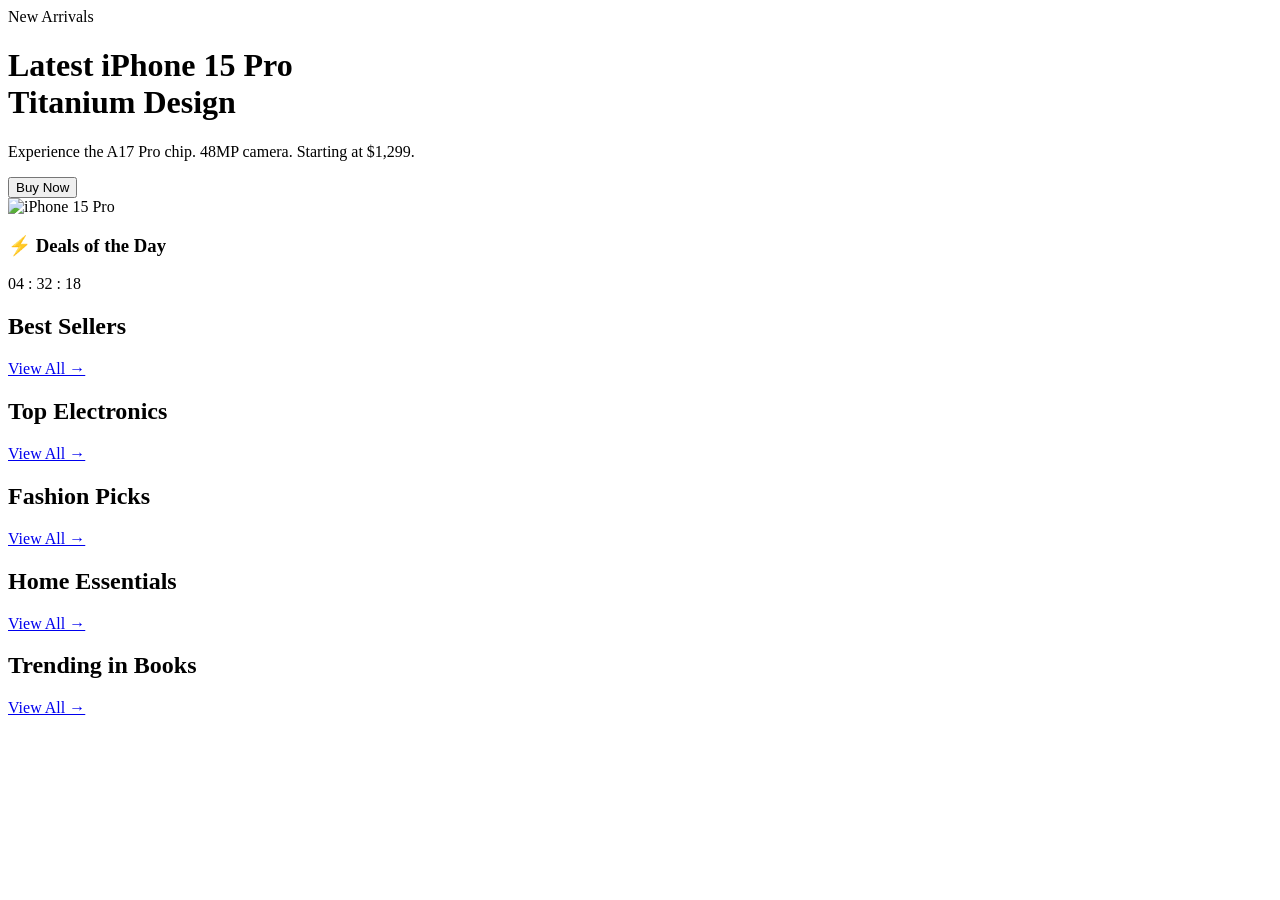
==== index.html @ 4869179a "Add files via upload" ====
<!DOCTYPE html>
<html lang="en">
<head>
<meta charset="UTF-8" />
<meta name="viewport" content="width=device-width, initial-scale=1.0" />
<title>ShopPro - Online Shopping</title>
<link rel="stylesheet" href="css/style.css" />
</head>
<body>
  <nav class="top-nav" id="navbar"></nav>
  <div class="sub-nav" id="subnav"></div>

  <div class="container">
    <!-- Hero Banner -->
    <div class="hero-banner">
      <div class="hero-inner">
        <div class="hero-text">
          <span class="hero-label">New Arrivals</span>
          <h1 class="hero-title">Latest iPhone 15 Pro<br>Titanium Design</h1>
          <p class="hero-subtitle">Experience the A17 Pro chip. 48MP camera. Starting at $1,299.</p>
          <button class="btn btn-secondary btn-lg" onclick="location.href='product.html?id=101'">Buy Now</button>
        </div>
        <div class="hero-img">
          <img src="https://images.unsplash.com/photo-1696446701796-da61225697cc?w=400&h=400&fit=crop" alt="iPhone 15 Pro" />
        </div>
      </div>
    </div>

    <!-- Category Circles -->
    <div class="section-card">
      <div class="section-body">
        <div class="cat-circles" id="categoryCircles"></div>
      </div>
    </div>

    <!-- Deals of the Day -->
    <div class="deal-strip" id="dealStrip">
      <h3>&#9889; Deals of the Day</h3>
      <div class="timer" id="timer">
        <span class="t-box" id="tH">04</span> :
        <span class="t-box" id="tM">32</span> :
        <span class="t-box" id="tS">18</span>
      </div>
    </div>

    <!-- Best Sellers -->
    <div class="section-card">
      <div class="section-header">
        <h2>Best Sellers</h2>
        <a href="search.html?q=" class="view-all">View All &rarr;</a>
      </div>
      <div class="section-body">
        <div class="product-grid" id="bestSellers"></div>
      </div>
    </div>

    <!-- Top Electronics -->
    <div class="section-card">
      <div class="section-header">
        <h2>Top Electronics</h2>
        <a href="category.html?cat=electronics" class="view-all">View All &rarr;</a>
      </div>
      <div class="section-body">
        <div class="product-grid" id="topElectronics"></div>
      </div>
    </div>

    <!-- Fashion Picks -->
    <div class="section-card">
      <div class="section-header">
        <h2>Fashion Picks</h2>
        <a href="category.html?cat=fashion" class="view-all">View All &rarr;</a>
      </div>
      <div class="section-body">
        <div class="product-grid" id="fashionPicks"></div>
      </div>
    </div>

    <!-- Home Essentials -->
    <div class="section-card">
      <div class="section-header">
        <h2>Home Essentials</h2>
        <a href="category.html?cat=home" class="view-all">View All &rarr;</a>
      </div>
      <div class="section-body">
        <div class="product-grid" id="homeEssentials"></div>
      </div>
    </div>

    <!-- Trending in Books -->
    <div class="section-card">
      <div class="section-header">
        <h2>Trending in Books</h2>
        <a href="category.html?cat=books" class="view-all">View All &rarr;</a>
      </div>
      <div class="section-body">
        <div class="product-grid" id="trendingBooks"></div>
      </div>
    </div>
  </div>

  <footer id="footer"></footer>

  <script src="js/products.js"></script>
  <script src="js/common.js"></script>
  <script>
    // Render category circles
    const circles = document.getElementById('categoryCircles');
    circles.innerHTML = CATEGORIES.map(c => `
      <a href="category.html?cat=${c.id}" class="cat-circle">
        <div class="icon-wrap">${c.icon}</div>
        <span>${c.name}</span>
      </a>
    `).join('');

    // Best sellers (top rated)
    const best = [...PRODUCTS].sort((a,b) => b.rating - a.rating).slice(0, 5);
    document.getElementById('bestSellers').innerHTML = best.map(renderProductCard).join('');

    // Top Electronics
    const electronics = PRODUCTS.filter(p => p.category === 'Electronics').slice(0, 5);
    document.getElementById('topElectronics').innerHTML = electronics.map(renderProductCard).join('');

    // Fashion Picks
    const fashion = PRODUCTS.filter(p => p.category === 'Fashion').slice(0, 5);
    document.getElementById('fashionPicks').innerHTML = fashion.map(renderProductCard).join('');

    // Home Essentials
    const home = PRODUCTS.filter(p => p.category === 'Home').slice(0, 5);
    document.getElementById('homeEssentials').innerHTML = home.map(renderProductCard).join('');

    // Trending Books
    const books = PRODUCTS.filter(p => p.category === 'Books').slice(0, 5);
    document.getElementById('trendingBooks').innerHTML = books.map(renderProductCard).join('');

    // Timer countdown
    function updateTimer() {
      const h = document.getElementById('tH'), m = document.getElementById('tM'), s = document.getElementById('tS');
      if (!h) return;
      let hh = parseInt(h.textContent), mm = parseInt(m.textContent), ss = parseInt(s.textContent);
      if (ss > 0) ss--; else { ss = 59; if (mm > 0) mm--; else { mm = 59; if (hh > 0) hh--; else hh = 5; } }
      h.textContent = String(hh).padStart(2,'0');
      m.textContent = String(mm).padStart(2,'0');
      s.textContent = String(ss).padStart(2,'0');
    }
    setInterval(updateTimer, 1000);
  </script>
</body>
</html>
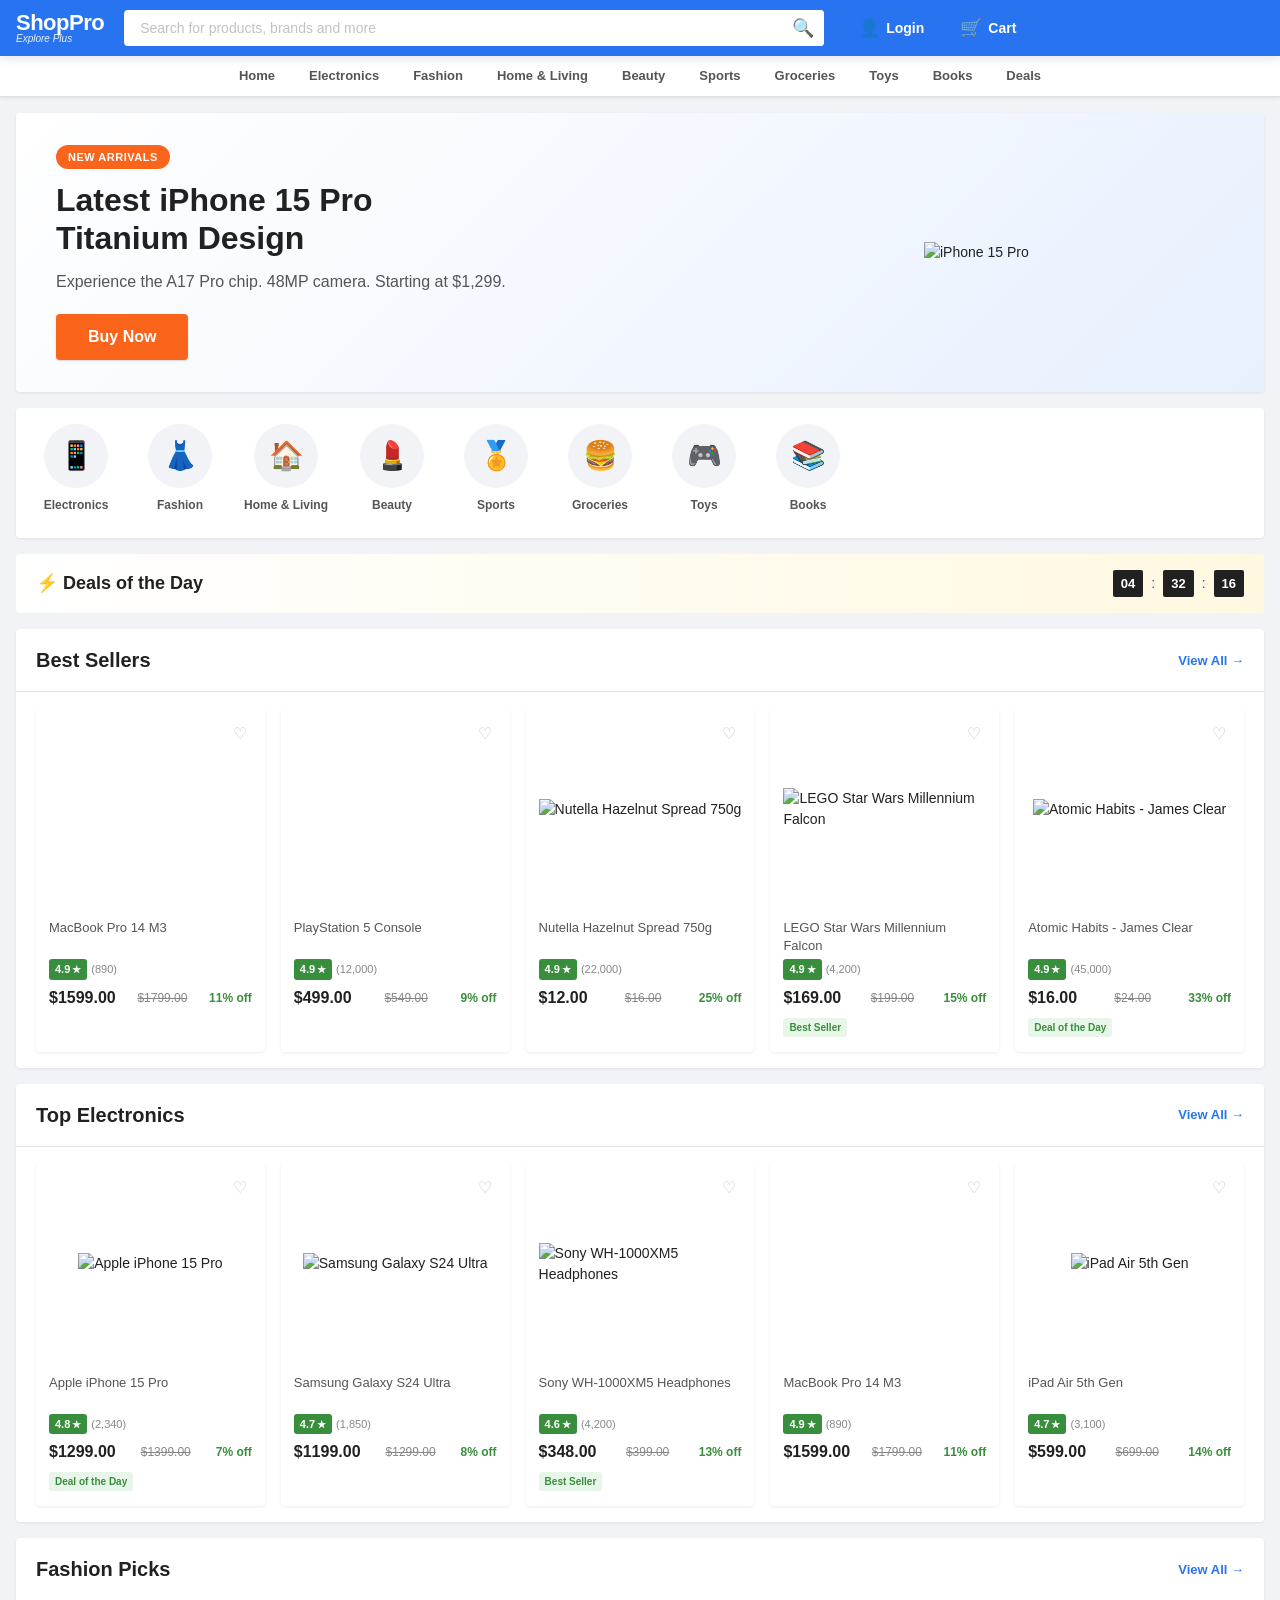
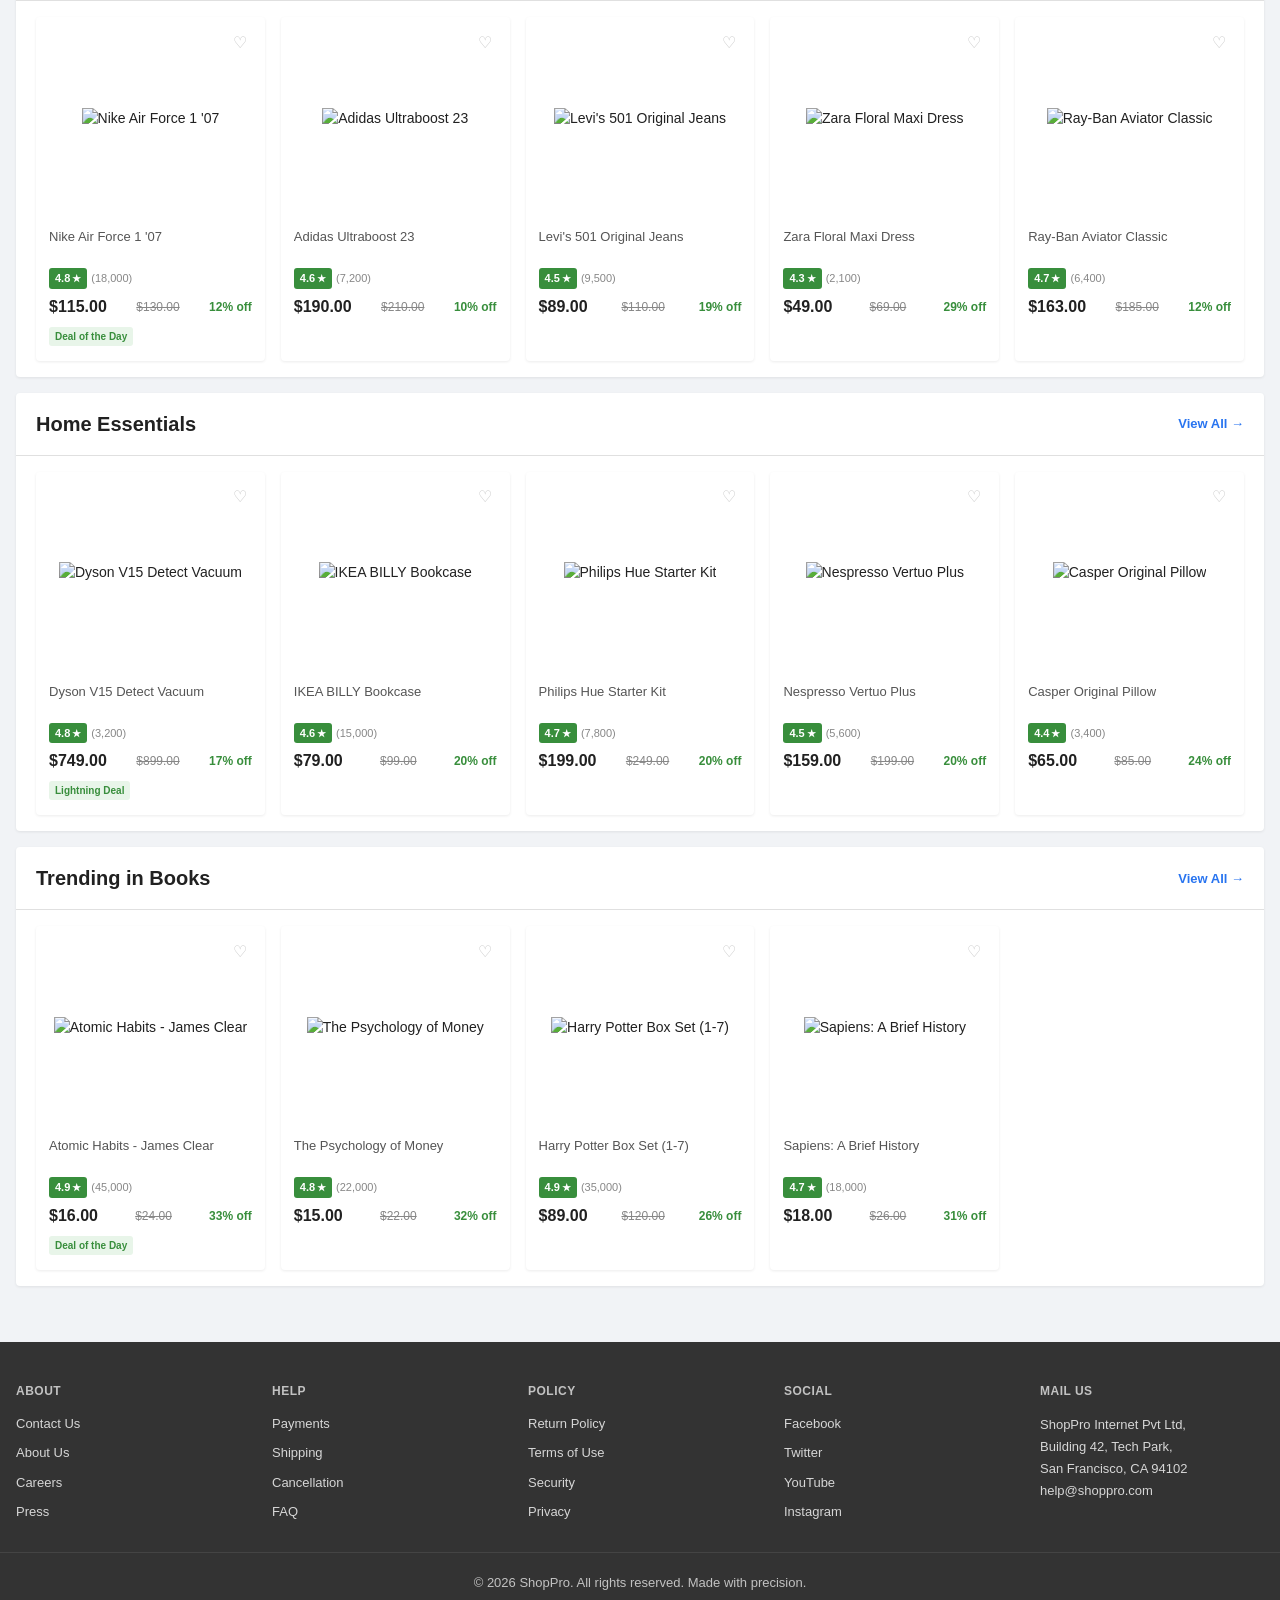
==== commit 1283f239: "Update index.html" ====
--- a/index.html
+++ b/index.html
@@ -145,5 +145,6 @@
     }
     setInterval(updateTimer, 1000);
   </script>
+  <script type="module" src="js/firebase.js"></script>
 </body>
 </html>
--- a/css/style.css
+++ b/css/style.css
@@ -0,0 +1,1655 @@
+/* ==========================================
+   E-COMMERCE PRO - Amazon/Flipkart Style
+   ========================================== */
+
+:root {
+  --primary: #2874f0;
+  --primary-dark: #1a5fd1;
+  --secondary: #fb641b;
+  --secondary-dark: #e85a13;
+  --accent: #ff9f00;
+  --dark: #212121;
+  --dark-2: #333;
+  --gray-1: #f1f3f6;
+  --gray-2: #e0e0e0;
+  --gray-3: #c2c2c2;
+  --gray-4: #878787;
+  --text: #212121;
+  --text-2: #555;
+  --text-3: #878787;
+  --white: #fff;
+  --green: #388e3c;
+  --red: #e53935;
+  --yellow: #ff9f00;
+  --star: #ffc107;
+  --shadow-sm: 0 1px 3px rgba(0,0,0,0.08);
+  --shadow: 0 2px 10px rgba(0,0,0,0.12);
+  --shadow-lg: 0 4px 20px rgba(0,0,0,0.15);
+  --radius: 4px;
+  --radius-sm: 2px;
+}
+
+* { margin: 0; padding: 0; box-sizing: border-box; }
+
+html { scroll-behavior: smooth; }
+
+body {
+  font-family: -apple-system, BlinkMacSystemFont, 'Segoe UI', Roboto, 'Helvetica Neue', Arial, sans-serif;
+  background: var(--gray-1);
+  color: var(--text);
+  font-size: 14px;
+  line-height: 1.5;
+  min-height: 100vh;
+}
+
+a { text-decoration: none; color: inherit; transition: color 0.2s; }
+button { font-family: inherit; cursor: pointer; border: none; outline: none; transition: all 0.2s; }
+img { max-width: 100%; display: block; }
+ul { list-style: none; }
+
+/* ==========================================
+   SCROLLBAR
+   ========================================== */
+::-webkit-scrollbar { width: 8px; }
+::-webkit-scrollbar-track { background: var(--gray-1); }
+::-webkit-scrollbar-thumb { background: var(--gray-3); border-radius: 4px; }
+::-webkit-scrollbar-thumb:hover { background: var(--gray-4); }
+
+/* ==========================================
+   HEADER / NAVBAR
+   ========================================== */
+
+.top-nav {
+  background: var(--primary);
+  padding: 0 16px;
+  position: sticky;
+  top: 0;
+  z-index: 1000;
+  box-shadow: var(--shadow);
+}
+
+.nav-inner {
+  max-width: 1400px;
+  margin: 0 auto;
+  display: flex;
+  align-items: center;
+  gap: 20px;
+  height: 56px;
+}
+
+.logo-area {
+  display: flex;
+  align-items: center;
+  gap: 6px;
+  color: var(--white);
+  flex-shrink: 0;
+}
+
+.logo-area .logo-text {
+  font-size: 22px;
+  font-weight: 700;
+  letter-spacing: -0.5px;
+  line-height: 1;
+}
+
+.logo-area .logo-tag {
+  font-size: 10px;
+  font-style: italic;
+  font-weight: 400;
+  opacity: 0.9;
+  line-height: 1;
+}
+
+.logo-area .logo-tag a { color: #ffe500; font-weight: 600; }
+
+/* Search */
+.search-bar {
+  flex: 1;
+  max-width: 700px;
+  position: relative;
+}
+
+.search-bar input {
+  width: 100%;
+  padding: 10px 42px 10px 16px;
+  border: none;
+  border-radius: var(--radius);
+  font-size: 14px;
+  outline: none;
+  background: var(--white);
+  color: var(--text);
+}
+
+.search-bar input::placeholder { color: var(--gray-3); }
+
+.search-bar .search-btn {
+  position: absolute;
+  right: 0;
+  top: 0;
+  height: 100%;
+  width: 42px;
+  background: var(--white);
+  border: none;
+  border-radius: 0 var(--radius) var(--radius) 0;
+  cursor: pointer;
+  color: var(--primary);
+  font-size: 18px;
+  display: flex;
+  align-items: center;
+  justify-content: center;
+}
+
+.search-bar .search-btn:hover { color: var(--primary-dark); }
+
+/* Search dropdown */
+.search-dropdown {
+  position: absolute;
+  top: calc(100% + 4px);
+  left: 0;
+  right: 0;
+  background: var(--white);
+  border-radius: var(--radius);
+  box-shadow: var(--shadow-lg);
+  display: none;
+  max-height: 320px;
+  overflow-y: auto;
+  z-index: 1001;
+}
+
+.search-dropdown.show { display: block; }
+
+.search-dropdown-item {
+  padding: 10px 16px;
+  cursor: pointer;
+  display: flex;
+  align-items: center;
+  gap: 12px;
+  border-bottom: 1px solid var(--gray-2);
+}
+
+.search-dropdown-item:hover { background: var(--gray-1); }
+
+.search-dropdown-item img {
+  width: 36px;
+  height: 36px;
+  object-fit: contain;
+  border-radius: var(--radius-sm);
+}
+
+.search-dropdown-item span { font-size: 13px; color: var(--text-2); }
+
+/* Nav Right */
+.nav-right {
+  display: flex;
+  align-items: center;
+  gap: 8px;
+  flex-shrink: 0;
+}
+
+.nav-btn {
+  display: flex;
+  align-items: center;
+  gap: 6px;
+  color: var(--white);
+  padding: 8px 14px;
+  border-radius: var(--radius);
+  font-size: 14px;
+  font-weight: 600;
+  background: transparent;
+  position: relative;
+  white-space: nowrap;
+}
+
+.nav-btn:hover { background: rgba(255,255,255,0.15); }
+
+.nav-btn .icon { font-size: 18px; }
+
+.nav-btn .badge {
+  position: absolute;
+  top: 2px;
+  right: 2px;
+  background: var(--secondary);
+  color: var(--white);
+  font-size: 10px;
+  font-weight: 700;
+  width: 18px;
+  height: 18px;
+  border-radius: 50%;
+  display: flex;
+  align-items: center;
+  justify-content: center;
+}
+
+/* User Dropdown */
+.user-dropdown {
+  position: relative;
+}
+
+.user-menu {
+  position: absolute;
+  top: calc(100% + 8px);
+  right: 0;
+  background: var(--white);
+  border-radius: var(--radius);
+  box-shadow: var(--shadow-lg);
+  min-width: 200px;
+  display: none;
+  z-index: 1001;
+  overflow: hidden;
+}
+
+.user-menu.show { display: block; }
+
+.user-menu .menu-header {
+  padding: 12px 16px;
+  background: var(--gray-1);
+  border-bottom: 1px solid var(--gray-2);
+  font-weight: 600;
+  font-size: 13px;
+}
+
+.user-menu a {
+  display: block;
+  padding: 10px 16px;
+  font-size: 13px;
+  color: var(--text-2);
+  border-bottom: 1px solid var(--gray-2);
+}
+
+.user-menu a:hover { background: var(--gray-1); color: var(--primary); }
+
+.user-menu a:last-child { border-bottom: none; }
+
+/* Sub-nav categories */
+.sub-nav {
+  background: var(--white);
+  border-bottom: 1px solid var(--gray-2);
+  box-shadow: var(--shadow-sm);
+  position: sticky;
+  top: 56px;
+  z-index: 999;
+}
+
+.sub-nav-inner {
+  max-width: 1400px;
+  margin: 0 auto;
+  display: flex;
+  align-items: center;
+  justify-content: center;
+  gap: 2px;
+  padding: 0 16px;
+  overflow-x: auto;
+}
+
+.cat-link {
+  padding: 10px 16px;
+  font-size: 13px;
+  font-weight: 600;
+  color: var(--text-2);
+  white-space: nowrap;
+  cursor: pointer;
+  transition: all 0.2s;
+}
+
+.cat-link:hover, .cat-link.active {
+  color: var(--primary);
+  border-bottom: 2px solid var(--primary);
+}
+
+/* ==========================================
+   BUTTONS
+   ========================================== */
+
+.btn {
+  padding: 10px 24px;
+  border-radius: var(--radius);
+  font-size: 14px;
+  font-weight: 600;
+  cursor: pointer;
+  display: inline-flex;
+  align-items: center;
+  justify-content: center;
+  gap: 6px;
+  transition: all 0.2s;
+}
+
+.btn-primary {
+  background: var(--primary);
+  color: var(--white);
+  box-shadow: 0 1px 2px rgba(0,0,0,0.15);
+}
+
+.btn-primary:hover { background: var(--primary-dark); }
+
+.btn-secondary {
+  background: var(--secondary);
+  color: var(--white);
+  box-shadow: 0 1px 2px rgba(0,0,0,0.15);
+}
+
+.btn-secondary:hover { background: var(--secondary-dark); }
+
+.btn-accent {
+  background: var(--accent);
+  color: var(--white);
+}
+
+.btn-accent:hover { background: #e68900; }
+
+.btn-outline {
+  background: transparent;
+  border: 1px solid var(--gray-3);
+  color: var(--text-2);
+}
+
+.btn-outline:hover { border-color: var(--primary); color: var(--primary); }
+
+.btn-sm { padding: 6px 14px; font-size: 12px; }
+
+.btn-lg { padding: 14px 32px; font-size: 16px; }
+
+.btn-block { width: 100%; }
+
+.btn:disabled { opacity: 0.5; cursor: not-allowed; }
+
+/* ==========================================
+   CONTAINER
+   ========================================== */
+
+.container {
+  max-width: 1400px;
+  margin: 0 auto;
+  padding: 16px;
+}
+
+.page-title {
+  font-size: 24px;
+  font-weight: 700;
+  margin-bottom: 16px;
+  color: var(--text);
+}
+
+.page-subtitle {
+  font-size: 14px;
+  color: var(--text-3);
+  margin-bottom: 20px;
+}
+
+/* ==========================================
+   CARDS / PRODUCTS
+   ========================================== */
+
+.product-grid {
+  display: grid;
+  grid-template-columns: repeat(auto-fill, minmax(200px, 1fr));
+  gap: 16px;
+}
+
+@media (max-width: 640px) {
+  .product-grid { grid-template-columns: repeat(2, 1fr); gap: 10px; }
+}
+
+.product-card {
+  background: var(--white);
+  border-radius: var(--radius);
+  overflow: hidden;
+  box-shadow: var(--shadow-sm);
+  transition: all 0.2s;
+  cursor: pointer;
+  position: relative;
+  border: 1px solid transparent;
+}
+
+.product-card:hover {
+  box-shadow: var(--shadow-lg);
+  border-color: var(--gray-2);
+  transform: translateY(-2px);
+}
+
+.product-card .wishlist-btn {
+  position: absolute;
+  top: 8px;
+  right: 8px;
+  background: rgba(255,255,255,0.9);
+  border: none;
+  width: 32px;
+  height: 32px;
+  border-radius: 50%;
+  display: flex;
+  align-items: center;
+  justify-content: center;
+  font-size: 16px;
+  cursor: pointer;
+  z-index: 2;
+  color: var(--gray-3);
+  transition: all 0.2s;
+}
+
+.product-card .wishlist-btn:hover, .product-card .wishlist-btn.active {
+  color: var(--red);
+  background: rgba(255,255,255,1);
+}
+
+.product-card .wishlist-btn.active {
+  background: rgba(255,255,255,1);
+}
+
+.product-card .img-wrap {
+  height: 200px;
+  display: flex;
+  align-items: center;
+  justify-content: center;
+  padding: 12px;
+  background: var(--white);
+}
+
+.product-card .img-wrap img {
+  max-height: 100%;
+  max-width: 100%;
+  object-fit: contain;
+  transition: transform 0.3s;
+}
+
+.product-card:hover .img-wrap img { transform: scale(1.03); }
+
+.product-card .info {
+  padding: 10px 12px 14px;
+}
+
+.product-card .name {
+  font-size: 13px;
+  color: var(--text-2);
+  line-height: 1.4;
+  height: 36px;
+  overflow: hidden;
+  display: -webkit-box;
+  -webkit-line-clamp: 2;
+  -webkit-box-orient: vertical;
+  margin-bottom: 4px;
+}
+
+.product-card .rating {
+  display: flex;
+  align-items: center;
+  gap: 4px;
+  margin-bottom: 6px;
+}
+
+.product-card .rating .stars {
+  display: flex;
+  align-items: center;
+  background: var(--green);
+  color: var(--white);
+  padding: 2px 6px;
+  border-radius: 3px;
+  font-size: 11px;
+  font-weight: 600;
+  gap: 2px;
+}
+
+.product-card .rating .stars .star-icon { font-size: 10px; }
+
+.product-card .rating .reviews {
+  font-size: 11px;
+  color: var(--text-3);
+}
+
+.product-card .price-row {
+  display: flex;
+  align-items: center;
+  gap: 8px;
+  margin-bottom: 4px;
+}
+
+.product-card .price {
+  font-size: 16px;
+  font-weight: 700;
+  color: var(--text);
+}
+
+.product-card .mrp {
+  font-size: 12px;
+  color: var(--text-3);
+  text-decoration: line-through;
+}
+
+.product-card .discount {
+  font-size: 12px;
+  color: var(--green);
+  font-weight: 600;
+}
+
+.product-card .tag {
+  display: inline-block;
+  font-size: 10px;
+  font-weight: 700;
+  color: var(--green);
+  background: #e8f5e9;
+  padding: 2px 6px;
+  border-radius: 3px;
+  margin-top: 4px;
+}
+
+/* Horizontal Card (for cart/wishlist) */
+
+.product-card-h {
+  display: flex;
+  gap: 16px;
+  background: var(--white);
+  padding: 16px;
+  border-radius: var(--radius);
+  box-shadow: var(--shadow-sm);
+  border-bottom: 1px solid var(--gray-2);
+  position: relative;
+}
+
+.product-card-h .img-wrap {
+  width: 120px;
+  height: 120px;
+  flex-shrink: 0;
+  display: flex;
+  align-items: center;
+  justify-content: center;
+}
+
+.product-card-h .img-wrap img { max-height: 100%; max-width: 100%; object-fit: contain; }
+
+.product-card-h .details { flex: 1; }
+
+.product-card-h .name {
+  font-size: 15px;
+  font-weight: 600;
+  color: var(--text);
+  margin-bottom: 4px;
+}
+
+.product-card-h .variant {
+  font-size: 12px;
+  color: var(--text-3);
+  margin-bottom: 8px;
+}
+
+.product-card-h .price-row {
+  display: flex;
+  align-items: center;
+  gap: 10px;
+  margin-bottom: 8px;
+}
+
+.product-card-h .price { font-size: 18px; font-weight: 700; }
+.product-card-h .mrp { font-size: 14px; color: var(--text-3); text-decoration: line-through; }
+.product-card-h .discount { font-size: 14px; color: var(--green); font-weight: 600; }
+
+.product-card-h .actions { display: flex; align-items: center; gap: 12px; margin-top: 10px; }
+
+.qty-control {
+  display: flex;
+  align-items: center;
+  border: 1px solid var(--gray-2);
+  border-radius: var(--radius);
+  overflow: hidden;
+}
+
+.qty-control button {
+  width: 32px;
+  height: 32px;
+  background: var(--white);
+  border: none;
+  font-size: 18px;
+  color: var(--text-2);
+  cursor: pointer;
+}
+
+.qty-control button:hover { background: var(--gray-1); }
+
+.qty-control button:disabled { opacity: 0.3; cursor: not-allowed; }
+
+.qty-control span {
+  width: 36px;
+  text-align: center;
+  font-weight: 600;
+  font-size: 14px;
+  border-left: 1px solid var(--gray-2);
+  border-right: 1px solid var(--gray-2);
+  line-height: 32px;
+}
+
+/* ==========================================
+   HERO / BANNER
+   ========================================== */
+
+.hero-banner {
+  background: linear-gradient(135deg, #fff 0%, #e8f0fe 100%);
+  border-radius: var(--radius);
+  overflow: hidden;
+  margin-bottom: 16px;
+  box-shadow: var(--shadow-sm);
+  position: relative;
+}
+
+.hero-banner .hero-inner {
+  display: flex;
+  align-items: center;
+  padding: 32px 40px;
+  gap: 40px;
+}
+
+.hero-banner .hero-text { flex: 1; }
+
+.hero-banner .hero-label {
+  display: inline-block;
+  background: var(--secondary);
+  color: var(--white);
+  padding: 4px 12px;
+  border-radius: 20px;
+  font-size: 11px;
+  font-weight: 700;
+  text-transform: uppercase;
+  letter-spacing: 0.5px;
+  margin-bottom: 12px;
+}
+
+.hero-banner .hero-title {
+  font-size: 32px;
+  font-weight: 800;
+  line-height: 1.2;
+  margin-bottom: 12px;
+  color: var(--text);
+}
+
+.hero-banner .hero-subtitle {
+  font-size: 16px;
+  color: var(--text-2);
+  margin-bottom: 20px;
+}
+
+.hero-banner .hero-img {
+  width: 300px;
+  flex-shrink: 0;
+}
+
+.hero-banner .hero-img img { width: 100%; height: auto; }
+
+@media (max-width: 768px) {
+  .hero-banner .hero-inner { flex-direction: column; padding: 20px; text-align: center; }
+  .hero-banner .hero-img { width: 200px; }
+  .hero-banner .hero-title { font-size: 22px; }
+}
+
+/* ==========================================
+   SECTION CARDS (Category / Deals Rows)
+   ========================================== */
+
+.section-card {
+  background: var(--white);
+  border-radius: var(--radius);
+  box-shadow: var(--shadow-sm);
+  margin-bottom: 16px;
+  overflow: hidden;
+}
+
+.section-header {
+  display: flex;
+  align-items: center;
+  justify-content: space-between;
+  padding: 16px 20px;
+  border-bottom: 1px solid var(--gray-2);
+}
+
+.section-header h2 {
+  font-size: 20px;
+  font-weight: 700;
+  color: var(--text);
+}
+
+.section-header .view-all {
+  font-size: 13px;
+  font-weight: 600;
+  color: var(--primary);
+  display: flex;
+  align-items: center;
+  gap: 4px;
+}
+
+.section-header .view-all:hover { text-decoration: underline; }
+
+.section-body {
+  padding: 16px 20px;
+}
+
+/* Category circle icons */
+
+.cat-circles {
+  display: flex;
+  gap: 24px;
+  overflow-x: auto;
+  padding-bottom: 8px;
+}
+
+.cat-circle {
+  display: flex;
+  flex-direction: column;
+  align-items: center;
+  gap: 8px;
+  cursor: pointer;
+  flex-shrink: 0;
+  min-width: 80px;
+}
+
+.cat-circle .icon-wrap {
+  width: 64px;
+  height: 64px;
+  border-radius: 50%;
+  background: var(--gray-1);
+  display: flex;
+  align-items: center;
+  justify-content: center;
+  font-size: 28px;
+  transition: all 0.2s;
+  border: 2px solid transparent;
+}
+
+.cat-circle:hover .icon-wrap { background: #e8f0fe; border-color: var(--primary); transform: scale(1.05); }
+
+.cat-circle span { font-size: 12px; font-weight: 600; color: var(--text-2); text-align: center; }
+
+.cat-circle:hover span { color: var(--primary); }
+
+/* Deal countdown strip */
+
+.deal-strip {
+  background: linear-gradient(90deg, #fff 0%, #fff8e1 100%);
+  border-radius: var(--radius);
+  padding: 16px 20px;
+  display: flex;
+  align-items: center;
+  justify-content: space-between;
+  gap: 16px;
+  flex-wrap: wrap;
+  margin-bottom: 16px;
+}
+
+.deal-strip h3 {
+  font-size: 18px;
+  font-weight: 700;
+  display: flex;
+  align-items: center;
+  gap: 8px;
+}
+
+.deal-strip .timer {
+  display: flex;
+  align-items: center;
+  gap: 8px;
+  font-size: 14px;
+  color: var(--text-2);
+}
+
+.deal-strip .timer .t-box {
+  background: var(--dark);
+  color: var(--white);
+  padding: 4px 8px;
+  border-radius: var(--radius-sm);
+  font-size: 13px;
+  font-weight: 700;
+  font-variant-numeric: tabular-nums;
+}
+
+/* ==========================================
+   PRODUCT DETAIL PAGE
+   ========================================== */
+
+.pd-wrap {
+  display: flex;
+  gap: 24px;
+  background: var(--white);
+  border-radius: var(--radius);
+  padding: 20px;
+  box-shadow: var(--shadow-sm);
+}
+
+.pd-left {
+  width: 420px;
+  flex-shrink: 0;
+  display: flex;
+  flex-direction: column;
+  gap: 12px;
+}
+
+.pd-left .main-img {
+  height: 400px;
+  display: flex;
+  align-items: center;
+  justify-content: center;
+  border: 1px solid var(--gray-2);
+  border-radius: var(--radius);
+  padding: 16px;
+  position: relative;
+  overflow: hidden;
+}
+
+.pd-left .main-img img { max-height: 100%; max-width: 100%; object-fit: contain; transition: transform 0.3s; }
+
+.pd-left .main-img:hover img { transform: scale(1.05); }
+
+.pd-left .thumb-row {
+  display: flex;
+  gap: 8px;
+}
+
+.pd-left .thumb-row img {
+  width: 60px;
+  height: 60px;
+  object-fit: contain;
+  border: 2px solid var(--gray-2);
+  border-radius: var(--radius-sm);
+  padding: 4px;
+  cursor: pointer;
+  transition: all 0.2s;
+}
+
+.pd-left .thumb-row img:hover, .pd-left .thumb-row img.active { border-color: var(--primary); }
+
+.pd-actions {
+  display: flex;
+  gap: 12px;
+  margin-top: 8px;
+}
+
+.pd-right {
+  flex: 1;
+}
+
+.pd-right .breadcrumbs {
+  font-size: 12px;
+  color: var(--text-3);
+  margin-bottom: 12px;
+}
+
+.pd-right .breadcrumbs a:hover { color: var(--primary); text-decoration: underline; }
+
+.pd-right .pd-title {
+  font-size: 20px;
+  font-weight: 600;
+  margin-bottom: 8px;
+  line-height: 1.4;
+}
+
+.pd-right .pd-rating {
+  display: flex;
+  align-items: center;
+  gap: 10px;
+  margin-bottom: 12px;
+}
+
+.pd-right .pd-rating .stars {
+  display: flex;
+  align-items: center;
+  gap: 2px;
+  background: var(--green);
+  color: var(--white);
+  padding: 3px 8px;
+  border-radius: 3px;
+  font-size: 13px;
+  font-weight: 600;
+}
+
+.pd-right .pd-rating .reviews { font-size: 13px; color: var(--text-3); }
+
+.pd-right .pd-price {
+  display: flex;
+  align-items: baseline;
+  gap: 12px;
+  margin-bottom: 8px;
+  flex-wrap: wrap;
+}
+
+.pd-right .pd-price .price { font-size: 28px; font-weight: 700; }
+.pd-right .pd-price .mrp { font-size: 16px; color: var(--text-3); text-decoration: line-through; }
+.pd-right .pd-price .discount { font-size: 16px; color: var(--green); font-weight: 600; }
+.pd-right .pd-price .tag { font-size: 12px; color: var(--text-3); }
+
+.pd-right .pd-desc {
+  font-size: 14px;
+  color: var(--text-2);
+  line-height: 1.7;
+  margin-bottom: 20px;
+  padding-bottom: 16px;
+  border-bottom: 1px solid var(--gray-2);
+}
+
+.pd-right .specs-table {
+  width: 100%;
+  border-collapse: collapse;
+  margin-bottom: 20px;
+}
+
+.pd-right .specs-table th, .pd-right .specs-table td {
+  padding: 10px 12px;
+  text-align: left;
+  font-size: 13px;
+  border-bottom: 1px solid var(--gray-2);
+}
+
+.pd-right .specs-table th {
+  width: 40%;
+  color: var(--text-3);
+  font-weight: 400;
+  background: var(--gray-1);
+}
+
+.pd-right .specs-table td { font-weight: 600; color: var(--text); }
+
+.pd-right .delivery {
+  background: var(--gray-1);
+  padding: 14px;
+  border-radius: var(--radius);
+  margin-bottom: 16px;
+}
+
+.pd-right .delivery h4 { font-size: 13px; font-weight: 600; margin-bottom: 6px; color: var(--text); }
+.pd-right .delivery p { font-size: 13px; color: var(--text-2); }
+
+.pd-right .stock-status { font-size: 14px; margin-bottom: 16px; }
+.pd-right .stock-status.in { color: var(--green); font-weight: 600; }
+.pd-right .stock-status.out { color: var(--red); font-weight: 600; }
+
+/* Related */
+
+.related-section { margin-top: 24px; }
+.related-section h3 { font-size: 18px; font-weight: 700; margin-bottom: 16px; }
+
+@media (max-width: 768px) {
+  .pd-wrap { flex-direction: column; }
+  .pd-left { width: 100%; }
+  .pd-left .main-img { height: 280px; }
+  .pd-actions { flex-direction: column; }
+  .pd-actions .btn { width: 100%; }
+}
+
+/* ==========================================
+   CART / WISHLIST / CHECKOUT
+   ========================================== */
+
+.cart-layout {
+  display: flex;
+  gap: 20px;
+}
+
+.cart-left { flex: 1; }
+.cart-right { width: 340px; flex-shrink: 0; }
+
+.cart-card {
+  background: var(--white);
+  border-radius: var(--radius);
+  box-shadow: var(--shadow-sm);
+  margin-bottom: 16px;
+  overflow: hidden;
+}
+
+.cart-card-header {
+  padding: 16px 20px;
+  border-bottom: 1px solid var(--gray-2);
+  font-size: 16px;
+  font-weight: 700;
+  display: flex;
+  align-items: center;
+  justify-content: space-between;
+}
+
+.cart-card-body { padding: 0; }
+
+.cart-item {
+  display: flex;
+  gap: 16px;
+  padding: 16px 20px;
+  border-bottom: 1px solid var(--gray-2);
+  position: relative;
+}
+
+.cart-item:last-child { border-bottom: none; }
+
+.cart-item .item-img {
+  width: 100px;
+  height: 100px;
+  flex-shrink: 0;
+  display: flex;
+  align-items: center;
+  justify-content: center;
+}
+
+.cart-item .item-img img { max-height: 100%; max-width: 100%; object-fit: contain; }
+
+.cart-item .item-info { flex: 1; }
+
+.cart-item .item-name {
+  font-size: 15px;
+  font-weight: 600;
+  color: var(--text);
+  margin-bottom: 4px;
+}
+
+.cart-item .item-seller {
+  font-size: 12px;
+  color: var(--text-3);
+  margin-bottom: 8px;
+}
+
+.cart-item .item-price { display: flex; align-items: center; gap: 8px; margin-bottom: 8px; }
+
+.cart-item .item-price .price { font-size: 18px; font-weight: 700; }
+.cart-item .item-price .mrp { font-size: 13px; color: var(--text-3); text-decoration: line-through; }
+.cart-item .item-price .disc { font-size: 13px; color: var(--green); font-weight: 600; }
+
+.cart-item .item-qty { display: flex; align-items: center; gap: 12px; }
+
+.cart-item .item-actions {
+  display: flex;
+  gap: 16px;
+  margin-top: 8px;
+}
+
+.cart-item .item-actions a {
+  font-size: 13px;
+  font-weight: 600;
+  color: var(--text-2);
+}
+
+.cart-item .item-actions a:hover { color: var(--primary); }
+
+/* Price Details Card */
+
+.price-details { padding: 20px; }
+
+.price-details h3 { font-size: 16px; font-weight: 700; margin-bottom: 16px; color: var(--text-3); text-transform: uppercase; }
+
+.price-row { display: flex; justify-content: space-between; margin-bottom: 10px; font-size: 14px; color: var(--text-2); }
+.price-row.total { font-size: 16px; font-weight: 700; color: var(--text); border-top: 1px dashed var(--gray-2); padding-top: 12px; margin-top: 8px; }
+.price-row.save { color: var(--green); font-size: 13px; }
+
+.price-details .savings-msg {
+  font-size: 12px;
+  color: var(--green);
+  margin-top: 8px;
+  padding-top: 8px;
+  border-top: 1px solid var(--gray-2);
+}
+
+.empty-state {
+  text-align: center;
+  padding: 60px 20px;
+  background: var(--white);
+  border-radius: var(--radius);
+  box-shadow: var(--shadow-sm);
+}
+
+.empty-state .icon { font-size: 64px; margin-bottom: 16px; }
+
+.empty-state h3 { font-size: 18px; font-weight: 700; margin-bottom: 8px; }
+
+.empty-state p { font-size: 14px; color: var(--text-3); margin-bottom: 20px; }
+
+/* Checkout */
+
+.checkout-step {
+  background: var(--white);
+  border-radius: var(--radius);
+  margin-bottom: 12px;
+  box-shadow: var(--shadow-sm);
+  overflow: hidden;
+}
+
+.checkout-step-header {
+  background: var(--primary);
+  color: var(--white);
+  padding: 14px 20px;
+  font-size: 15px;
+  font-weight: 700;
+  display: flex;
+  align-items: center;
+  justify-content: space-between;
+}
+
+.checkout-step-header .num {
+  width: 24px;
+  height: 24px;
+  border-radius: 50%;
+  background: rgba(255,255,255,0.2);
+  display: flex;
+  align-items: center;
+  justify-content: center;
+  font-size: 12px;
+  margin-right: 8px;
+}
+
+.checkout-step-body { padding: 20px; }
+
+.address-card {
+  border: 2px solid var(--gray-2);
+  border-radius: var(--radius);
+  padding: 14px;
+  margin-bottom: 10px;
+  cursor: pointer;
+  transition: all 0.2s;
+}
+
+.address-card:hover { border-color: var(--primary); }
+
+.address-card.selected { border-color: var(--primary); background: #e8f0fe; }
+
+.address-card h4 { font-size: 14px; font-weight: 700; margin-bottom: 4px; }
+.address-card p { font-size: 13px; color: var(--text-2); line-height: 1.6; }
+.address-card .phone { font-size: 13px; color: var(--text-3); margin-top: 4px; }
+
+.form-group { margin-bottom: 14px; }
+.form-group label { display: block; font-size: 12px; font-weight: 600; color: var(--text-3); margin-bottom: 4px; text-transform: uppercase; }
+.form-group input, .form-group select, .form-group textarea {
+  width: 100%;
+  padding: 10px 12px;
+  border: 1px solid var(--gray-2);
+  border-radius: var(--radius);
+  font-size: 14px;
+  font-family: inherit;
+  outline: none;
+  transition: border 0.2s;
+}
+
+.form-group input:focus, .form-group select:focus, .form-group textarea:focus { border-color: var(--primary); }
+
+.form-row { display: flex; gap: 12px; }
+.form-row .form-group { flex: 1; }
+
+.payment-option {
+  display: flex;
+  align-items: center;
+  gap: 12px;
+  padding: 12px;
+  border: 1px solid var(--gray-2);
+  border-radius: var(--radius);
+  margin-bottom: 8px;
+  cursor: pointer;
+  transition: all 0.2s;
+}
+
+.payment-option:hover { border-color: var(--primary); }
+
+.payment-option.selected { border-color: var(--primary); background: #e8f0fe; }
+
+.payment-option input[type="radio"] { width: 18px; height: 18px; accent-color: var(--primary); }
+
+.payment-option .pay-icon { font-size: 20px; }
+
+/* Order Success */
+
+.order-success {
+  text-align: center;
+  padding: 60px 20px;
+  background: var(--white);
+  border-radius: var(--radius);
+  box-shadow: var(--shadow-sm);
+  max-width: 600px;
+  margin: 40px auto;
+}
+
+.order-success .check-icon {
+  width: 80px;
+  height: 80px;
+  border-radius: 50%;
+  background: #e8f5e9;
+  display: flex;
+  align-items: center;
+  justify-content: center;
+  margin: 0 auto 20px;
+  font-size: 40px;
+}
+
+.order-success h2 { font-size: 24px; font-weight: 700; margin-bottom: 8px; }
+.order-success p { color: var(--text-3); margin-bottom: 24px; }
+.order-success .order-id { font-size: 14px; font-weight: 600; color: var(--text); margin-bottom: 24px; }
+
+/* Order History */
+
+.order-card {
+  background: var(--white);
+  border-radius: var(--radius);
+  box-shadow: var(--shadow-sm);
+  margin-bottom: 16px;
+  overflow: hidden;
+}
+
+.order-card-header {
+  background: var(--gray-1);
+  padding: 12px 20px;
+  display: flex;
+  justify-content: space-between;
+  align-items: center;
+  flex-wrap: wrap;
+  gap: 8px;
+  border-bottom: 1px solid var(--gray-2);
+}
+
+.order-card-header .oid { font-size: 13px; font-weight: 600; }
+.order-card-header .odate { font-size: 12px; color: var(--text-3); }
+.order-card-header .ostatus { font-size: 12px; font-weight: 700; color: var(--green); background: #e8f5e9; padding: 2px 8px; border-radius: 3px; }
+
+.order-item-mini {
+  display: flex;
+  gap: 12px;
+  padding: 12px 20px;
+  border-bottom: 1px solid var(--gray-2);
+}
+
+.order-item-mini img {
+  width: 50px;
+  height: 50px;
+  object-fit: contain;
+  flex-shrink: 0;
+}
+
+.order-item-mini .info { flex: 1; }
+.order-item-mini .info .name { font-size: 13px; font-weight: 600; }
+.order-item-mini .info .qty { font-size: 12px; color: var(--text-3); }
+
+.order-card-footer {
+  padding: 12px 20px;
+  display: flex;
+  justify-content: space-between;
+  align-items: center;
+  flex-wrap: wrap;
+  gap: 8px;
+}
+
+.order-card-footer .total { font-size: 15px; font-weight: 700; }
+
+/* ==========================================
+   LOGIN / REGISTER
+   ========================================== */
+
+.auth-page {
+  min-height: 100vh;
+  display: flex;
+  align-items: center;
+  justify-content: center;
+  padding: 40px 16px;
+  background: linear-gradient(180deg, var(--primary) 0%, #1a5fd1 100%);
+}
+
+.auth-box {
+  background: var(--white);
+  border-radius: var(--radius);
+  box-shadow: var(--shadow-lg);
+  width: 100%;
+  max-width: 420px;
+  overflow: hidden;
+}
+
+.auth-box-header {
+  background: var(--primary);
+  color: var(--white);
+  padding: 24px;
+  text-align: center;
+}
+
+.auth-box-header h1 { font-size: 24px; font-weight: 700; margin-bottom: 6px; }
+.auth-box-header p { font-size: 14px; opacity: 0.9; }
+
+.auth-box-body { padding: 24px; }
+
+.auth-box-body .form-group { margin-bottom: 16px; }
+.auth-box-body .form-group label { font-size: 13px; font-weight: 600; color: var(--text-3); margin-bottom: 6px; display: block; }
+
+.auth-box-body .form-group input {
+  width: 100%;
+  padding: 12px 14px;
+  border: 1px solid var(--gray-2);
+  border-radius: var(--radius);
+  font-size: 14px;
+  font-family: inherit;
+  outline: none;
+  transition: border 0.2s;
+}
+
+.auth-box-body .form-group input:focus { border-color: var(--primary); }
+
+.auth-box-body .form-group .error {
+  font-size: 12px;
+  color: var(--red);
+  margin-top: 4px;
+  display: none;
+}
+
+.auth-box-body .form-group .error.show { display: block; }
+
+.auth-box-body .btn { width: 100%; margin-bottom: 12px; }
+
+.auth-box-body .auth-link {
+  text-align: center;
+  font-size: 13px;
+  color: var(--text-3);
+  margin-top: 8px;
+}
+
+.auth-box-body .auth-link a { color: var(--primary); font-weight: 600; }
+
+/* ==========================================
+   PROFILE
+   ========================================== */
+
+.profile-layout {
+  display: flex;
+  gap: 20px;
+}
+
+.profile-sidebar {
+  width: 260px;
+  flex-shrink: 0;
+}
+
+.profile-sidebar .profile-card {
+  background: var(--white);
+  border-radius: var(--radius);
+  box-shadow: var(--shadow-sm);
+  padding: 20px;
+  text-align: center;
+  margin-bottom: 12px;
+}
+
+.profile-sidebar .profile-card .avatar {
+  width: 80px;
+  height: 80px;
+  border-radius: 50%;
+  background: var(--primary);
+  color: var(--white);
+  font-size: 32px;
+  font-weight: 700;
+  display: flex;
+  align-items: center;
+  justify-content: center;
+  margin: 0 auto 12px;
+}
+
+.profile-sidebar .profile-card h3 { font-size: 16px; font-weight: 700; margin-bottom: 4px; }
+.profile-sidebar .profile-card p { font-size: 13px; color: var(--text-3); }
+
+.profile-menu {
+  background: var(--white);
+  border-radius: var(--radius);
+  box-shadow: var(--shadow-sm);
+  overflow: hidden;
+}
+
+.profile-menu a {
+  display: block;
+  padding: 14px 16px;
+  font-size: 14px;
+  font-weight: 600;
+  color: var(--text-2);
+  border-bottom: 1px solid var(--gray-2);
+  transition: all 0.2s;
+}
+
+.profile-menu a:hover, .profile-menu a.active { background: #e8f0fe; color: var(--primary); }
+
+.profile-menu a:last-child { border-bottom: none; }
+
+.profile-content { flex: 1; }
+
+.profile-content .card {
+  background: var(--white);
+  border-radius: var(--radius);
+  box-shadow: var(--shadow-sm);
+  padding: 24px;
+  margin-bottom: 16px;
+}
+
+.profile-content .card h3 { font-size: 18px; font-weight: 700; margin-bottom: 16px; }
+
+.profile-content .card .info-row {
+  display: flex;
+  justify-content: space-between;
+  padding: 12px 0;
+  border-bottom: 1px solid var(--gray-2);
+  font-size: 14px;
+}
+
+.profile-content .card .info-row:last-child { border-bottom: none; }
+
+.profile-content .card .info-row .label { color: var(--text-3); }
+
+.profile-content .card .info-row .value { font-weight: 600; color: var(--text); }
+
+/* ==========================================
+   SEARCH / CATEGORY
+   ========================================== */
+
+.filter-sidebar {
+  width: 240px;
+  flex-shrink: 0;
+  background: var(--white);
+  border-radius: var(--radius);
+  box-shadow: var(--shadow-sm);
+  padding: 16px;
+  align-self: flex-start;
+}
+
+.filter-sidebar h4 { font-size: 14px; font-weight: 700; margin-bottom: 12px; text-transform: uppercase; color: var(--text-3); }
+
+.filter-group { margin-bottom: 20px; border-bottom: 1px solid var(--gray-2); padding-bottom: 16px; }
+.filter-group:last-child { border-bottom: none; margin-bottom: 0; padding-bottom: 0; }
+
+.filter-group h5 { font-size: 13px; font-weight: 600; margin-bottom: 10px; }
+
+.filter-option {
+  display: flex;
+  align-items: center;
+  gap: 8px;
+  margin-bottom: 8px;
+  cursor: pointer;
+  font-size: 13px;
+  color: var(--text-2);
+}
+
+.filter-option input { accent-color: var(--primary); }
+
+.filter-option:hover { color: var(--primary); }
+
+.sort-bar {
+  display: flex;
+  align-items: center;
+  justify-content: space-between;
+  padding: 12px 16px;
+  background: var(--white);
+  border-radius: var(--radius);
+  box-shadow: var(--shadow-sm);
+  margin-bottom: 16px;
+  flex-wrap: wrap;
+  gap: 8px;
+}
+
+.sort-bar .results { font-size: 13px; color: var(--text-3); }
+
+.sort-bar select {
+  padding: 6px 12px;
+  border: 1px solid var(--gray-2);
+  border-radius: var(--radius);
+  font-size: 13px;
+  font-family: inherit;
+  outline: none;
+}
+
+/* ==========================================
+   TOAST
+   ========================================== */
+
+.toast-container {
+  position: fixed;
+  bottom: 20px;
+  right: 20px;
+  z-index: 10000;
+  display: flex;
+  flex-direction: column;
+  gap: 8px;
+}
+
+.toast {
+  background: var(--dark);
+  color: var(--white);
+  padding: 12px 20px;
+  border-radius: var(--radius);
+  box-shadow: var(--shadow-lg);
+  font-size: 14px;
+  font-weight: 500;
+  display: flex;
+  align-items: center;
+  gap: 10px;
+  animation: toastIn 0.3s ease;
+  max-width: 320px;
+}
+
+.toast.success { background: var(--green); }
+.toast.error { background: var(--red); }
+.toast.info { background: var(--primary); }
+
+@keyframes toastIn {
+  from { transform: translateX(100%); opacity: 0; }
+  to { transform: translateX(0); opacity: 1; }
+}
+
+.toast.fade-out { animation: toastOut 0.3s ease forwards; }
+
+@keyframes toastOut {
+  from { transform: translateX(0); opacity: 1; }
+  to { transform: translateX(100%); opacity: 0; }
+}
+
+/* ==========================================
+   FOOTER
+   ========================================== */
+
+footer {
+  background: var(--dark-2);
+  color: var(--white);
+  margin-top: 24px;
+}
+
+.footer-top {
+  max-width: 1400px;
+  margin: 0 auto;
+  padding: 40px 16px 20px;
+  display: grid;
+  grid-template-columns: repeat(auto-fit, minmax(200px, 1fr));
+  gap: 32px;
+}
+
+.footer-top h4 {
+  font-size: 12px;
+  font-weight: 600;
+  color: var(--gray-3);
+  text-transform: uppercase;
+  letter-spacing: 0.5px;
+  margin-bottom: 14px;
+}
+
+.footer-top a {
+  display: block;
+  font-size: 13px;
+  color: var(--white);
+  margin-bottom: 10px;
+  opacity: 0.8;
+}
+
+.footer-top a:hover { opacity: 1; }
+
+.footer-top p {
+  font-size: 13px;
+  color: var(--white);
+  opacity: 0.8;
+  line-height: 1.7;
+}
+
+.footer-bottom {
+  border-top: 1px solid #444;
+  padding: 20px 16px;
+  text-align: center;
+  font-size: 13px;
+  color: var(--gray-3);
+}
+
+/* ==========================================
+   RESPONSIVE
+   ========================================== */
+
+@media (max-width: 992px) {
+  .cart-layout { flex-direction: column; }
+  .cart-right { width: 100%; }
+  .profile-layout { flex-direction: column; }
+  .profile-sidebar { width: 100%; }
+  .filter-sidebar { width: 100%; }
+}
+
+@media (max-width: 768px) {
+  .nav-inner { gap: 10px; }
+  .logo-area .logo-tag { display: none; }
+  .search-bar { display: none; }
+  .nav-btn .label { display: none; }
+  .sub-nav-inner { justify-content: flex-start; }
+  .product-grid { grid-template-columns: repeat(2, 1fr); gap: 10px; }
+  .hero-banner .hero-inner { flex-direction: column; padding: 20px; text-align: center; }
+  .hero-banner .hero-img { width: 200px; }
+  .hero-banner .hero-title { font-size: 22px; }
+  .pd-wrap { flex-direction: column; }
+  .pd-left { width: 100%; }
+  .pd-left .main-img { height: 280px; }
+  .form-row { flex-direction: column; gap: 0; }
+}
+
+@media (max-width: 480px) {
+  .container { padding: 10px; }
+  .product-card .img-wrap { height: 150px; }
+  .section-header { padding: 12px 14px; }
+  .section-header h2 { font-size: 16px; }
+  .section-body { padding: 10px 14px; }
+  .cat-circles { gap: 16px; }
+  .cat-circle .icon-wrap { width: 50px; height: 50px; font-size: 22px; }
+  .deal-strip { padding: 12px 14px; }
+  .deal-strip h3 { font-size: 15px; }
+  .cart-item { flex-direction: column; gap: 10px; }
+  .cart-item .item-img { width: 80px; height: 80px; }
+  .product-card-h { flex-direction: column; gap: 10px; }
+  .product-card-h .img-wrap { width: 100%; height: 160px; }
+  .pd-actions { flex-direction: column; }
+  .pd-actions .btn { width: 100%; }
+  .order-card-header { flex-direction: column; align-items: flex-start; }
+  .order-card-footer { flex-direction: column; align-items: flex-start; }
+}
+
+/* ==========================================
+   UTILITIES
+   ========================================== */
+
+.text-center { text-align: center; }
+.text-right { text-align: right; }
+.hidden { display: none !important; }
+.flex { display: flex; }
+.flex-col { flex-direction: column; }
+.gap-2 { gap: 8px; }
+.gap-3 { gap: 12px; }
+.mt-1 { margin-top: 4px; }
+.mt-2 { margin-top: 8px; }
+.mt-3 { margin-top: 12px; }
+.mt-4 { margin-top: 16px; }
+.mb-2 { margin-bottom: 8px; }
+.mb-3 { margin-bottom: 12px; }
+.mb-4 { margin-bottom: 16px; }
+.w-full { width: 100%; }
+.loading-spinner {
+  width: 40px;
+  height: 40px;
+  border: 3px solid var(--gray-2);
+  border-top-color: var(--primary);
+  border-radius: 50%;
+  animation: spin 1s linear infinite;
+  margin: 40px auto;
+}
+
+@keyframes spin { to { transform: rotate(360deg); } }
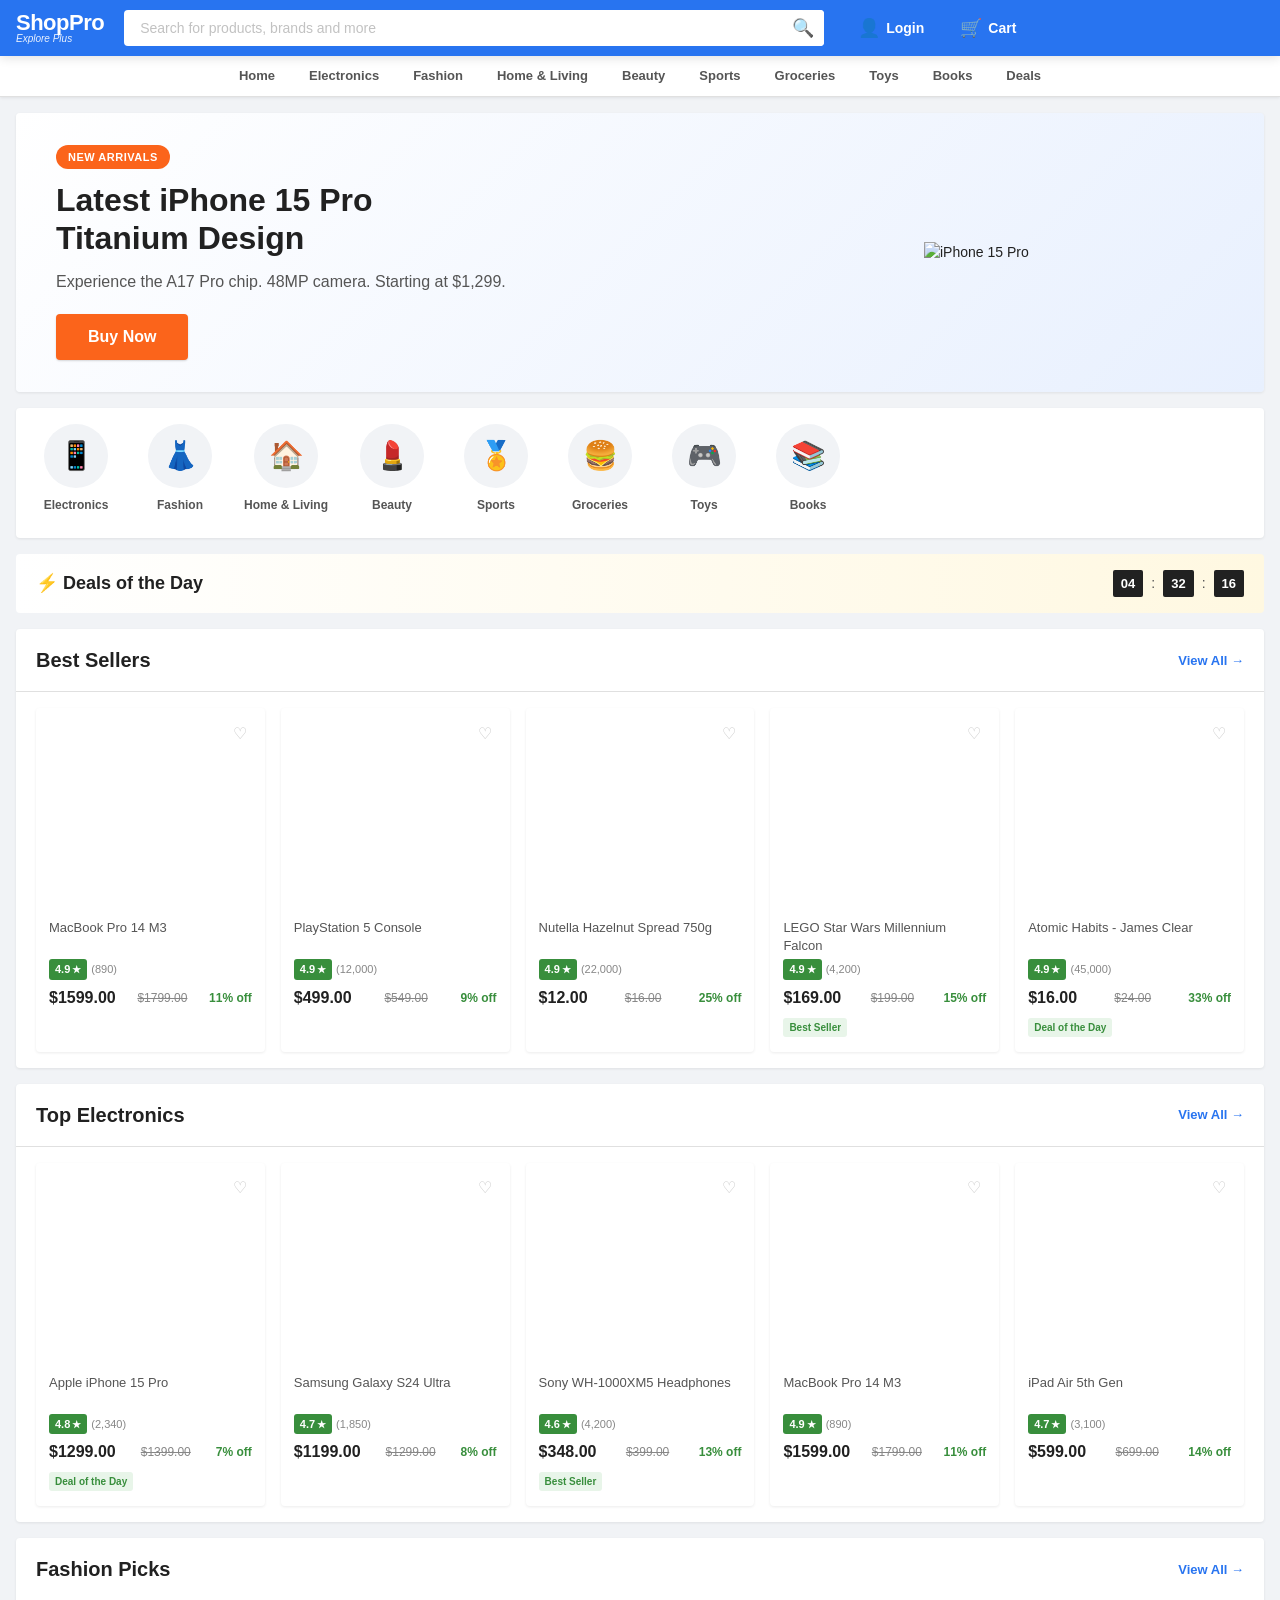
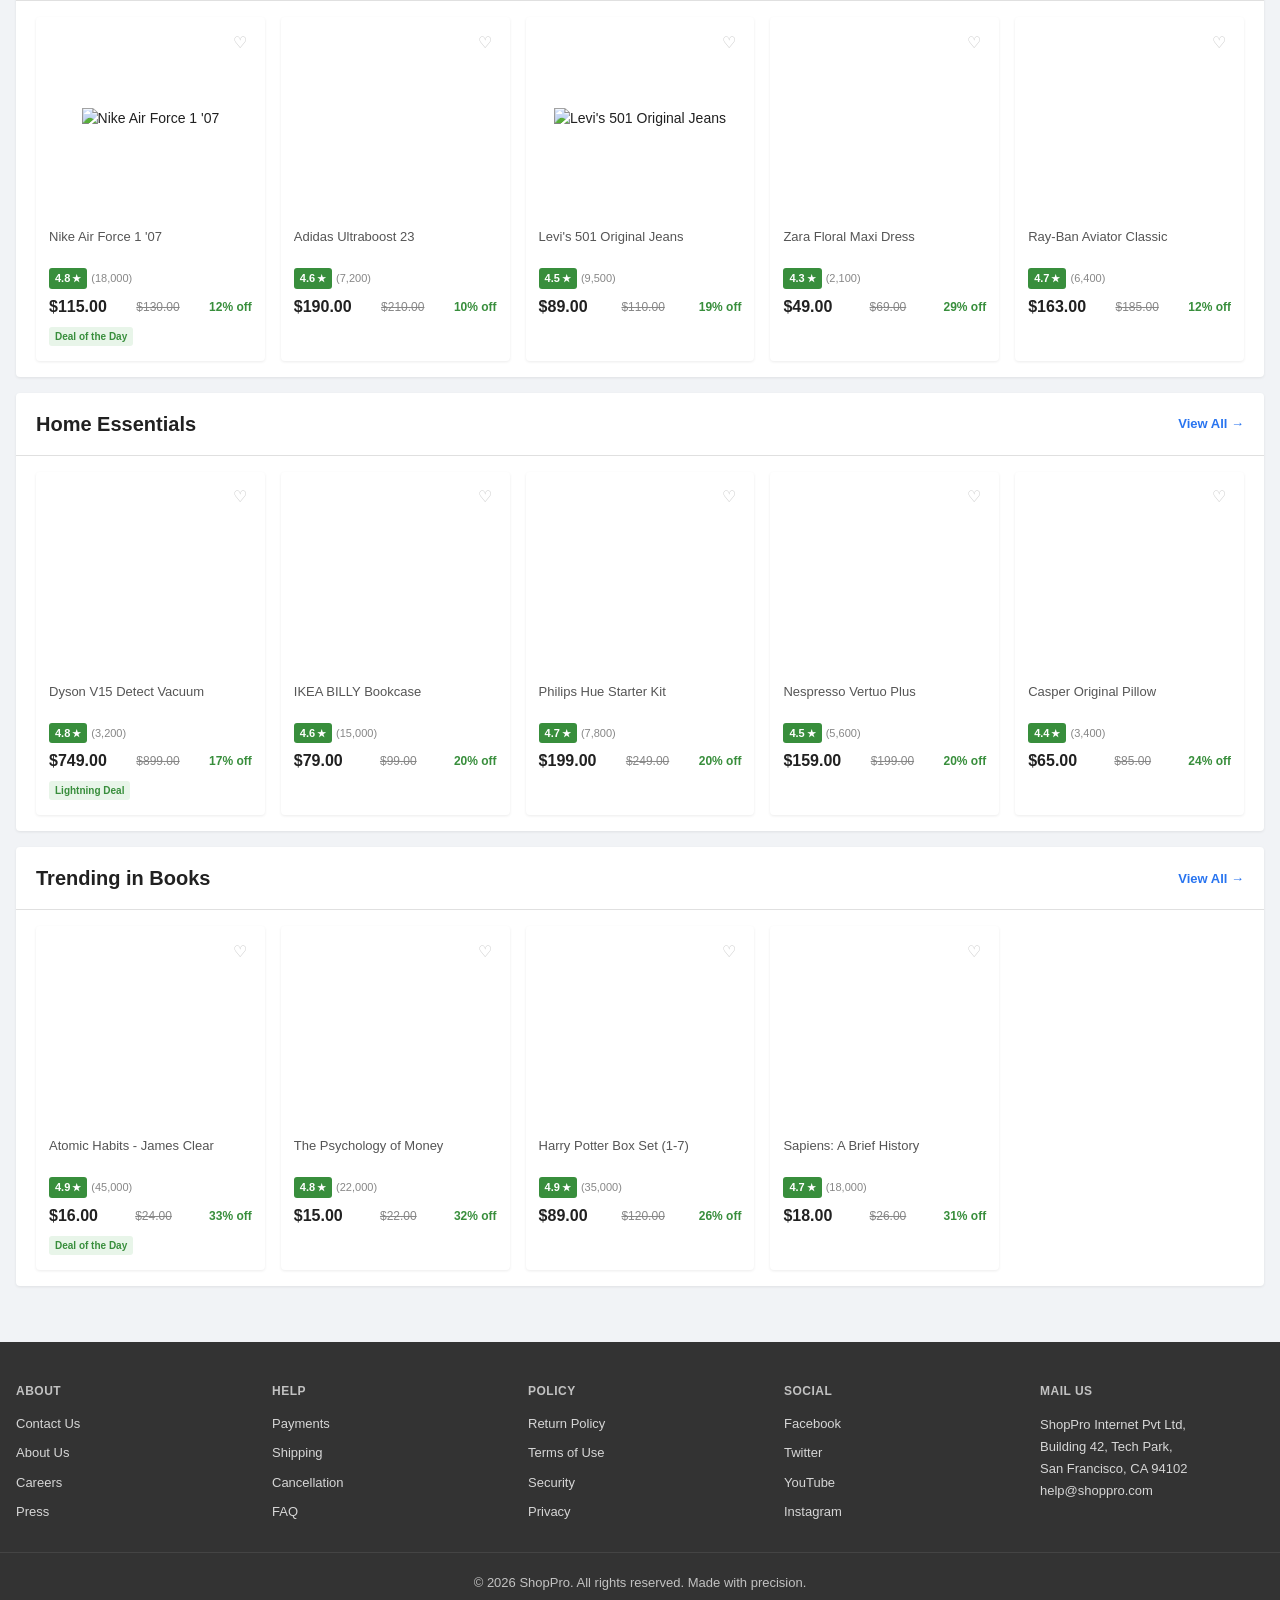
==== commit 49f6873c: "Update index.html" ====
--- a/index.html
+++ b/index.html
@@ -146,5 +146,6 @@
     setInterval(updateTimer, 1000);
   </script>
   <script type="module" src="js/firebase.js"></script>
+  <script type="module" src="js/test-firestore.js"></script>
 </body>
 </html>
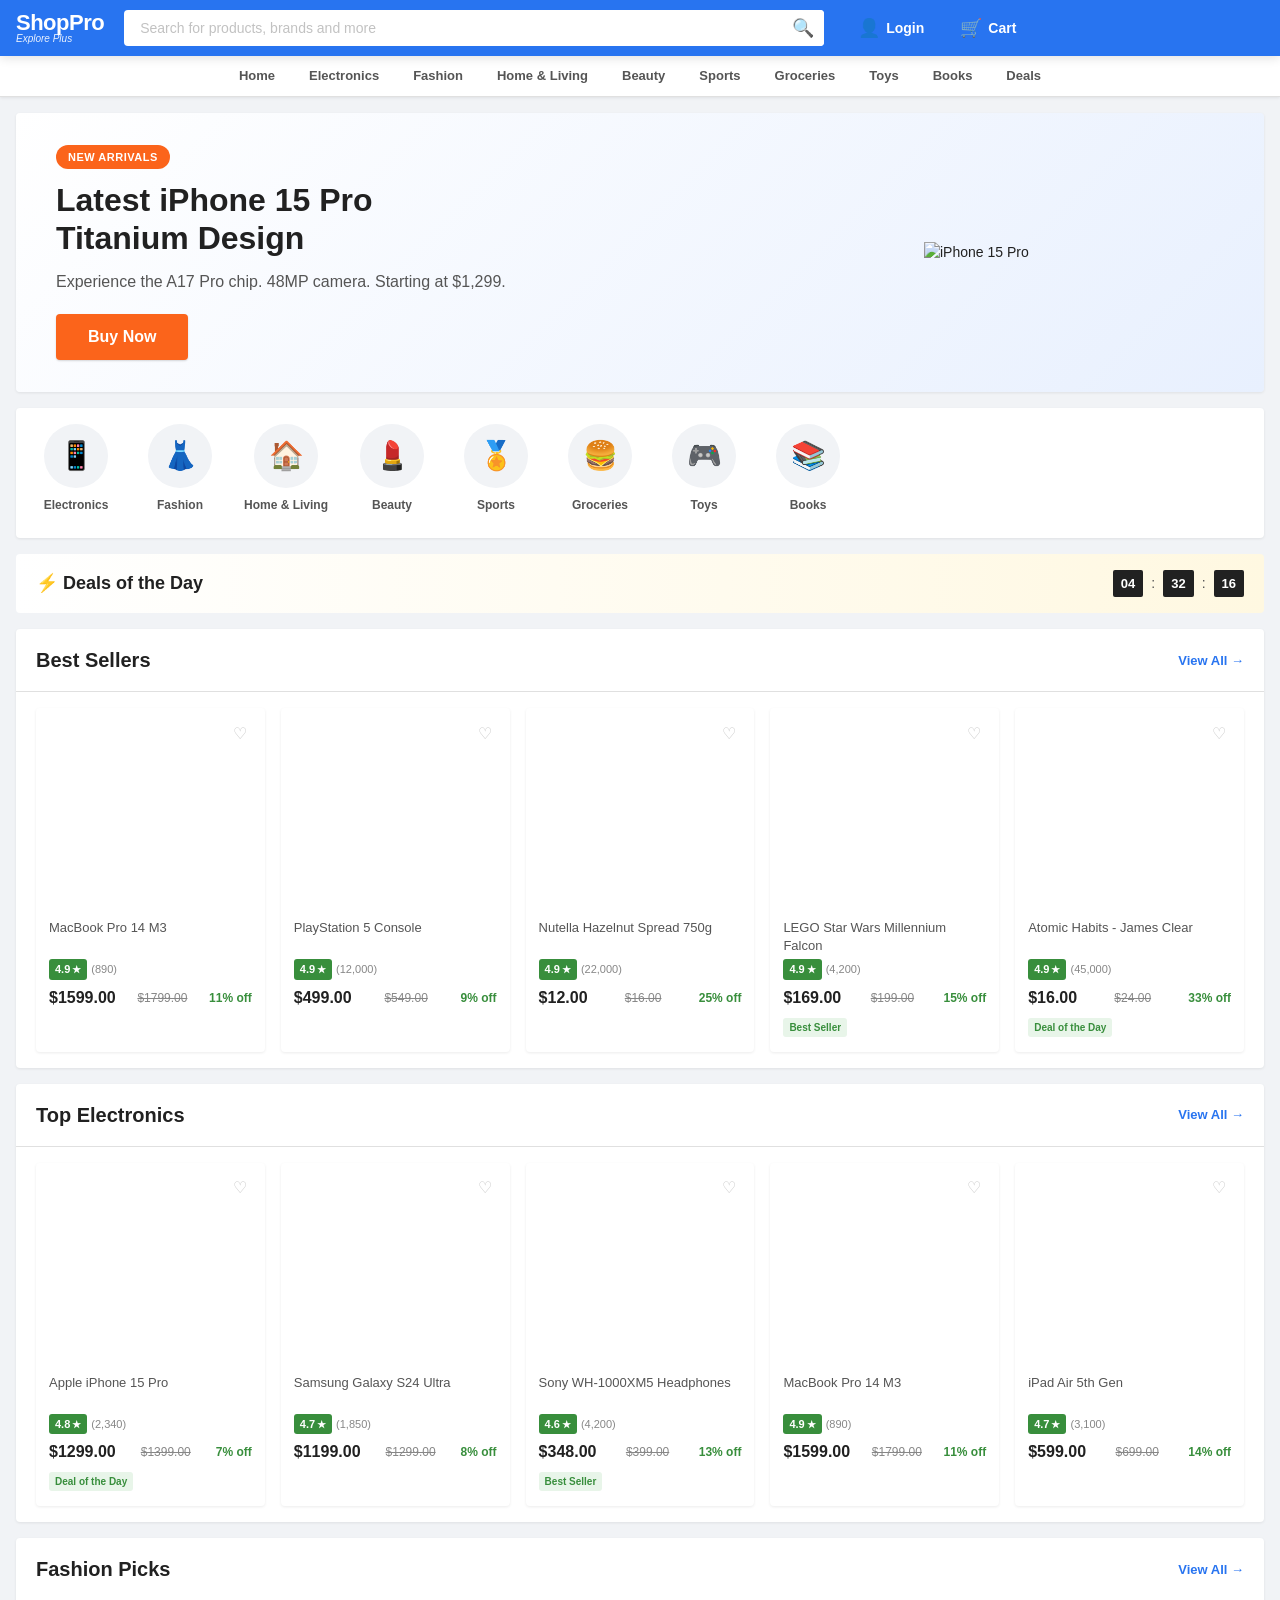
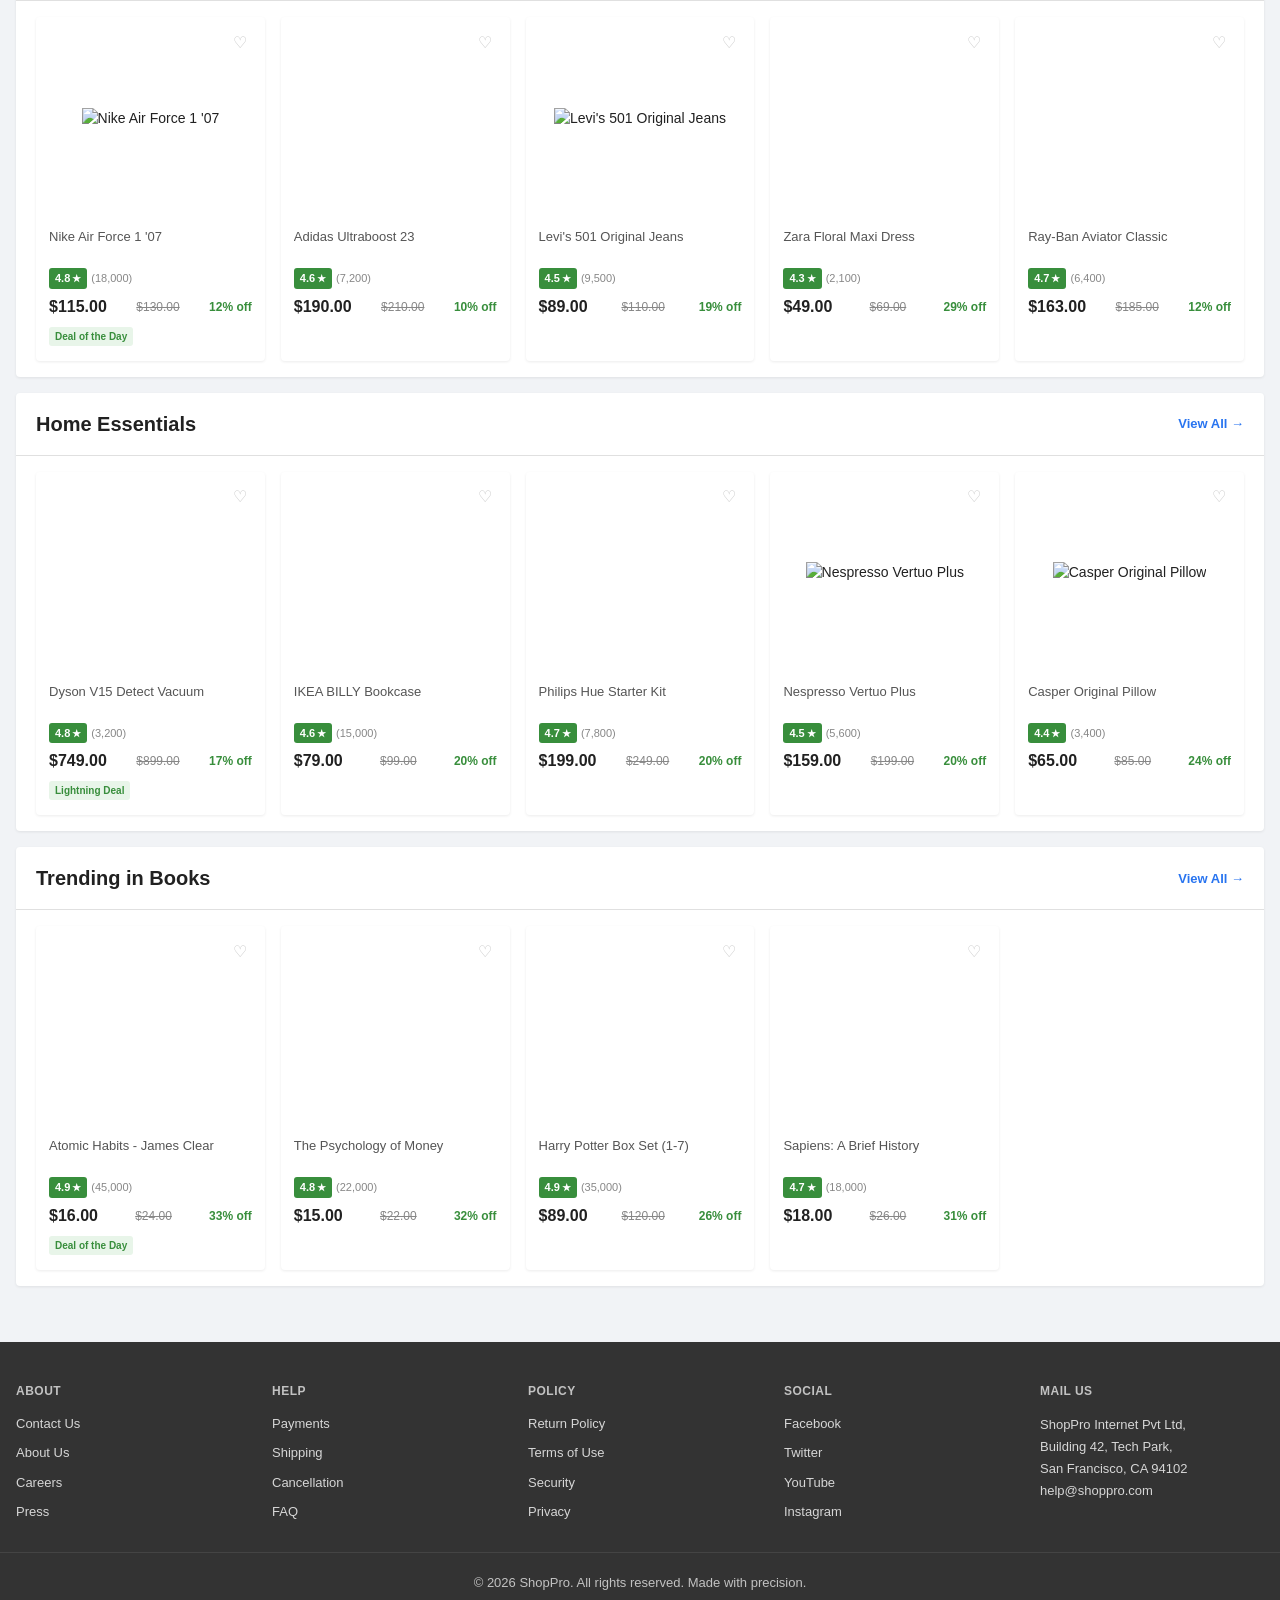
==== commit 1cfe48ec: "Update index.html" ====
--- a/index.html
+++ b/index.html
@@ -145,7 +145,6 @@
     }
     setInterval(updateTimer, 1000);
   </script>
-  <script type="module" src="js/firebase.js"></script>
-  <script type="module" src="js/test-firestore.js"></script>
+  <script type="module" src="js/loadProducts.js"></script>
 </body>
 </html>
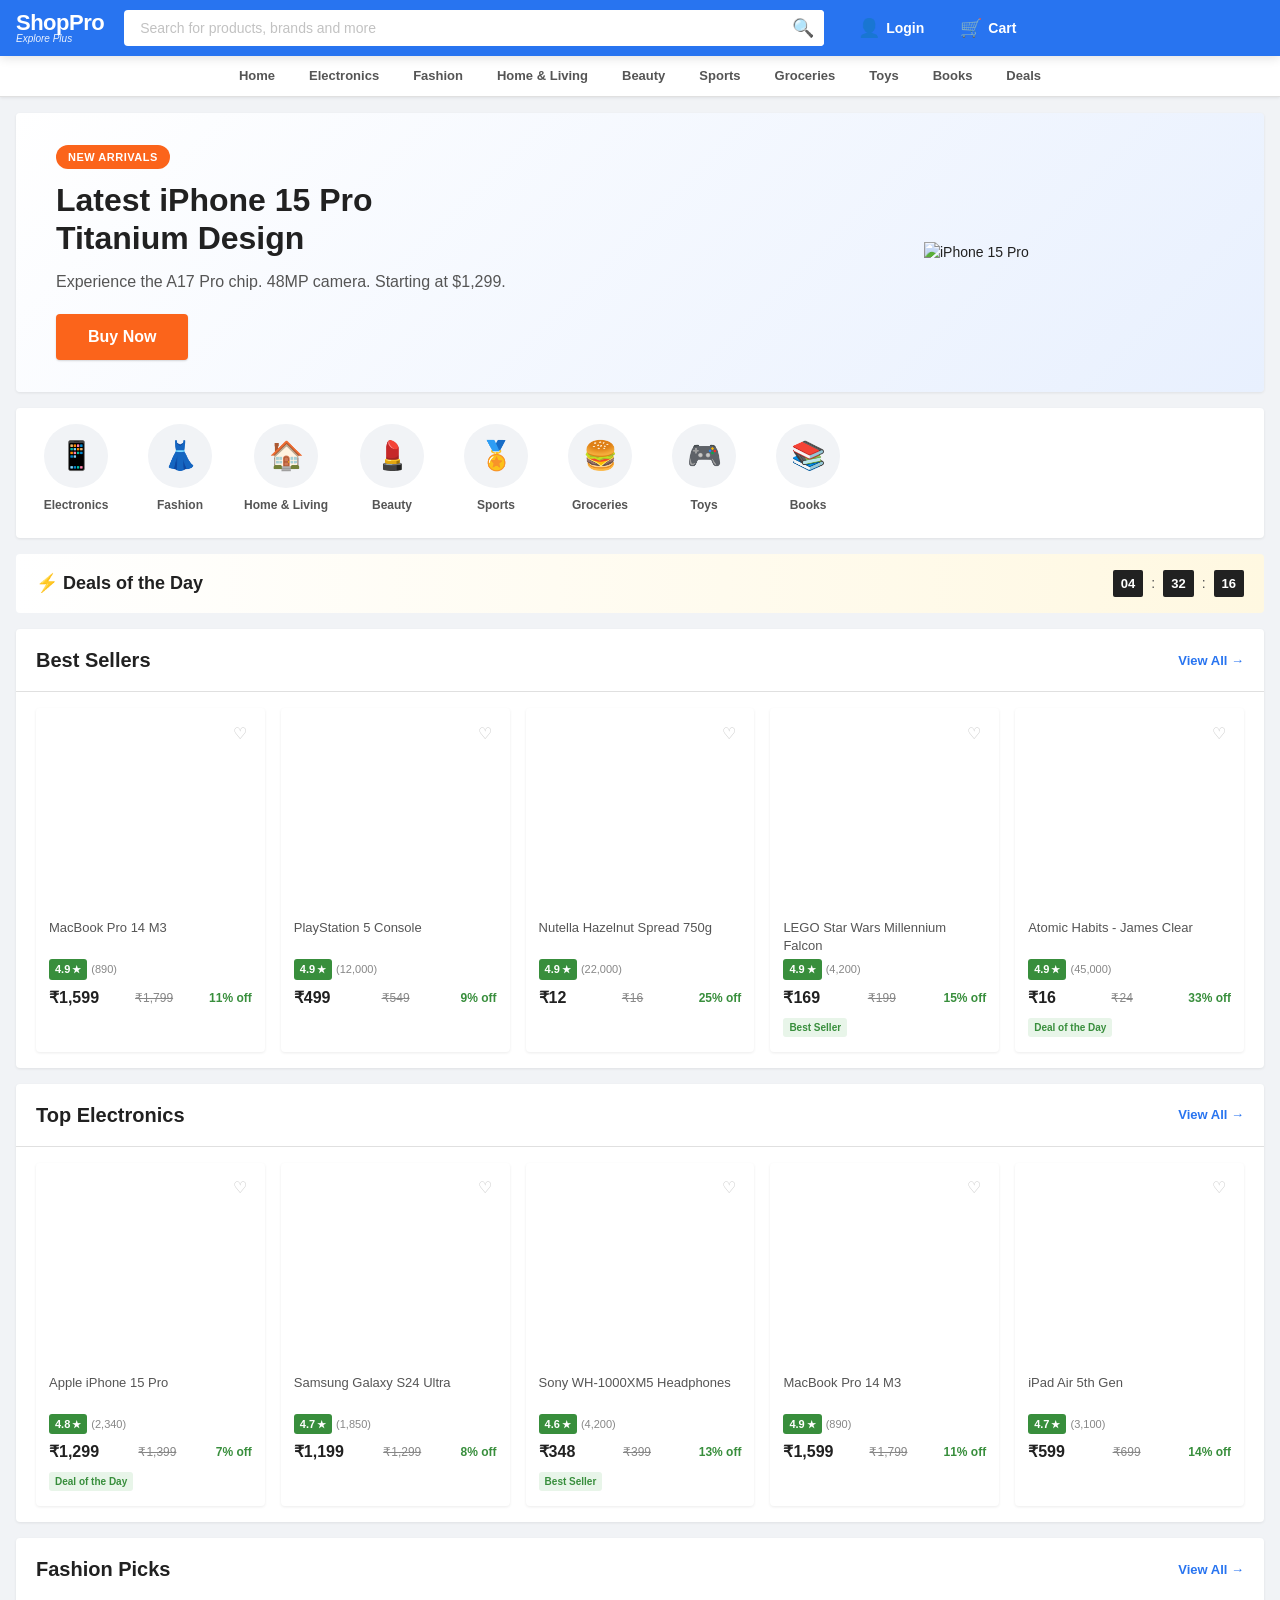
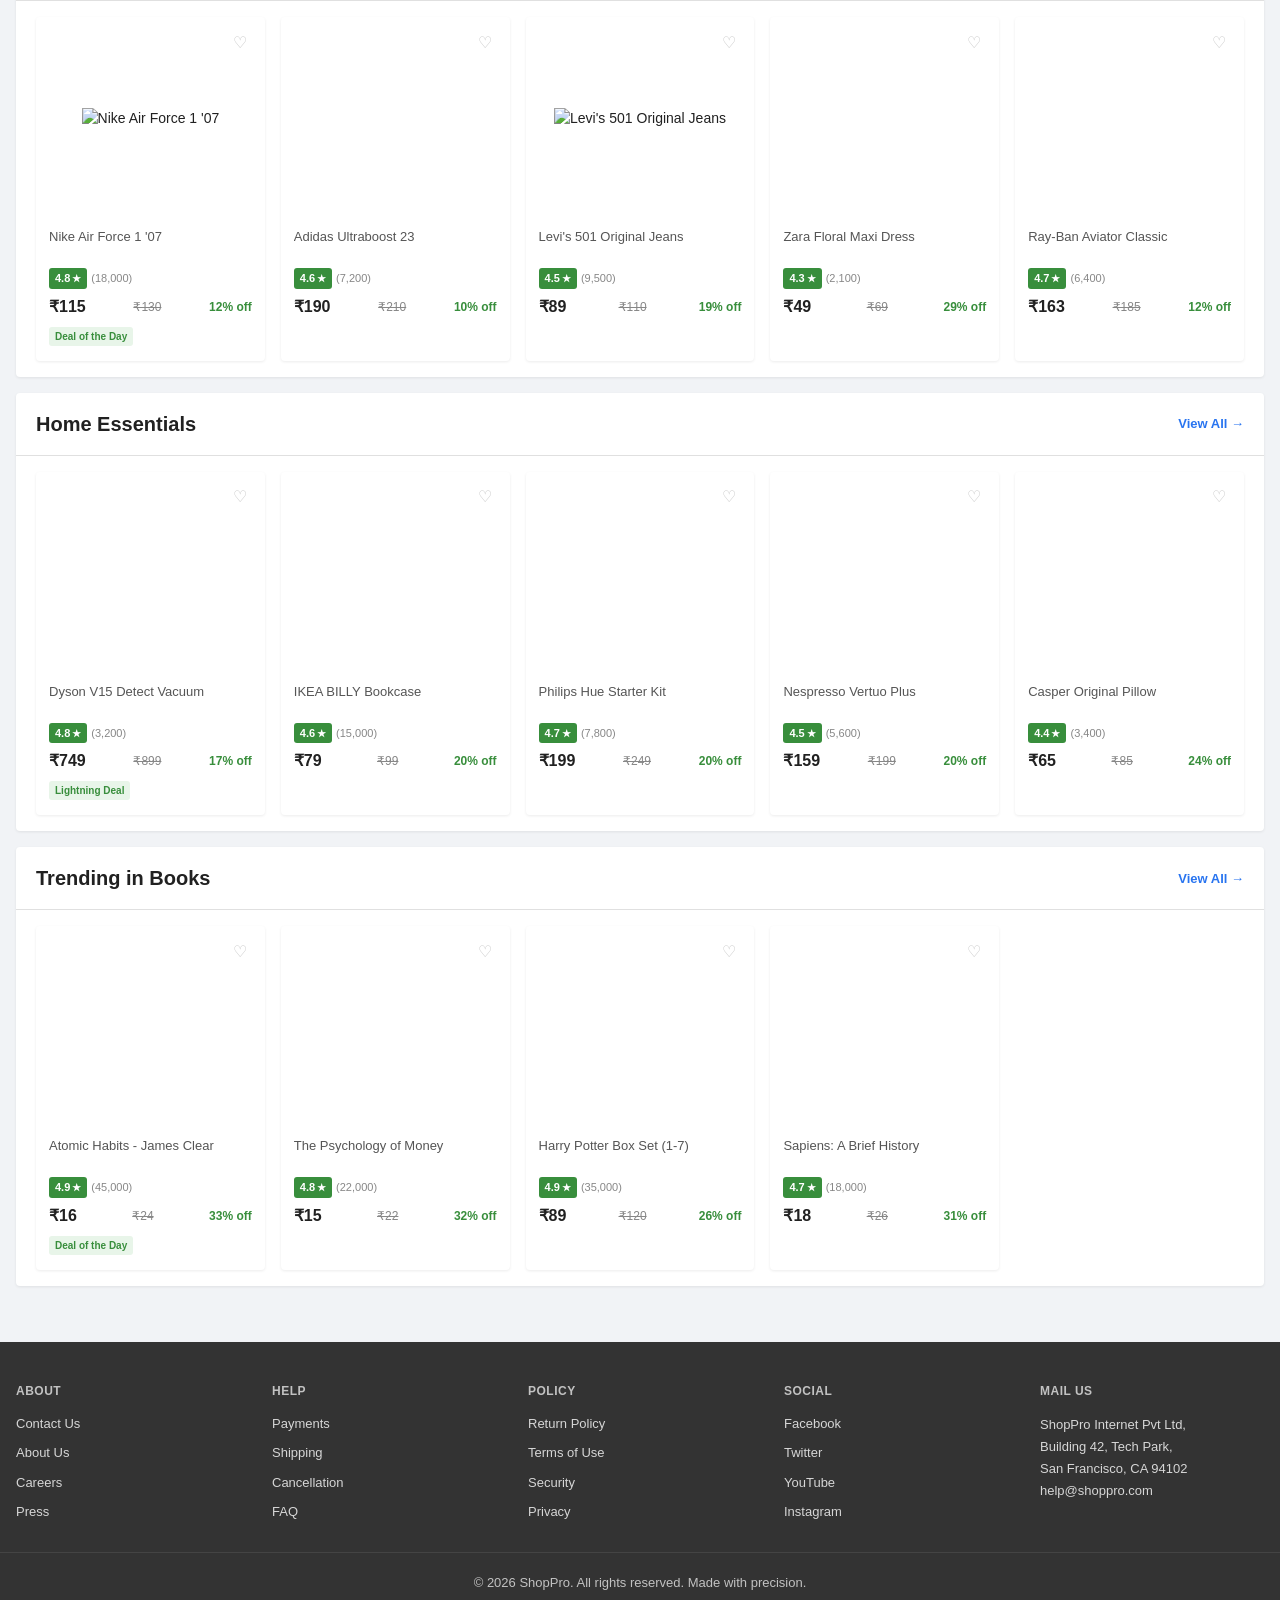
==== commit 0bedc806: "Update index.html" ====
--- a/index.html
+++ b/index.html
@@ -4,7 +4,8 @@
 <meta charset="UTF-8" />
 <meta name="viewport" content="width=device-width, initial-scale=1.0" />
 <title>ShopPro - Online Shopping</title>
-<link rel="stylesheet" href="css/style.css" />
+<link rel="stylesheet" href="css/style.css">
+<link rel="stylesheet" href="css/theme.css">
 </head>
 <body>
   <nav class="top-nav" id="navbar"></nav>
